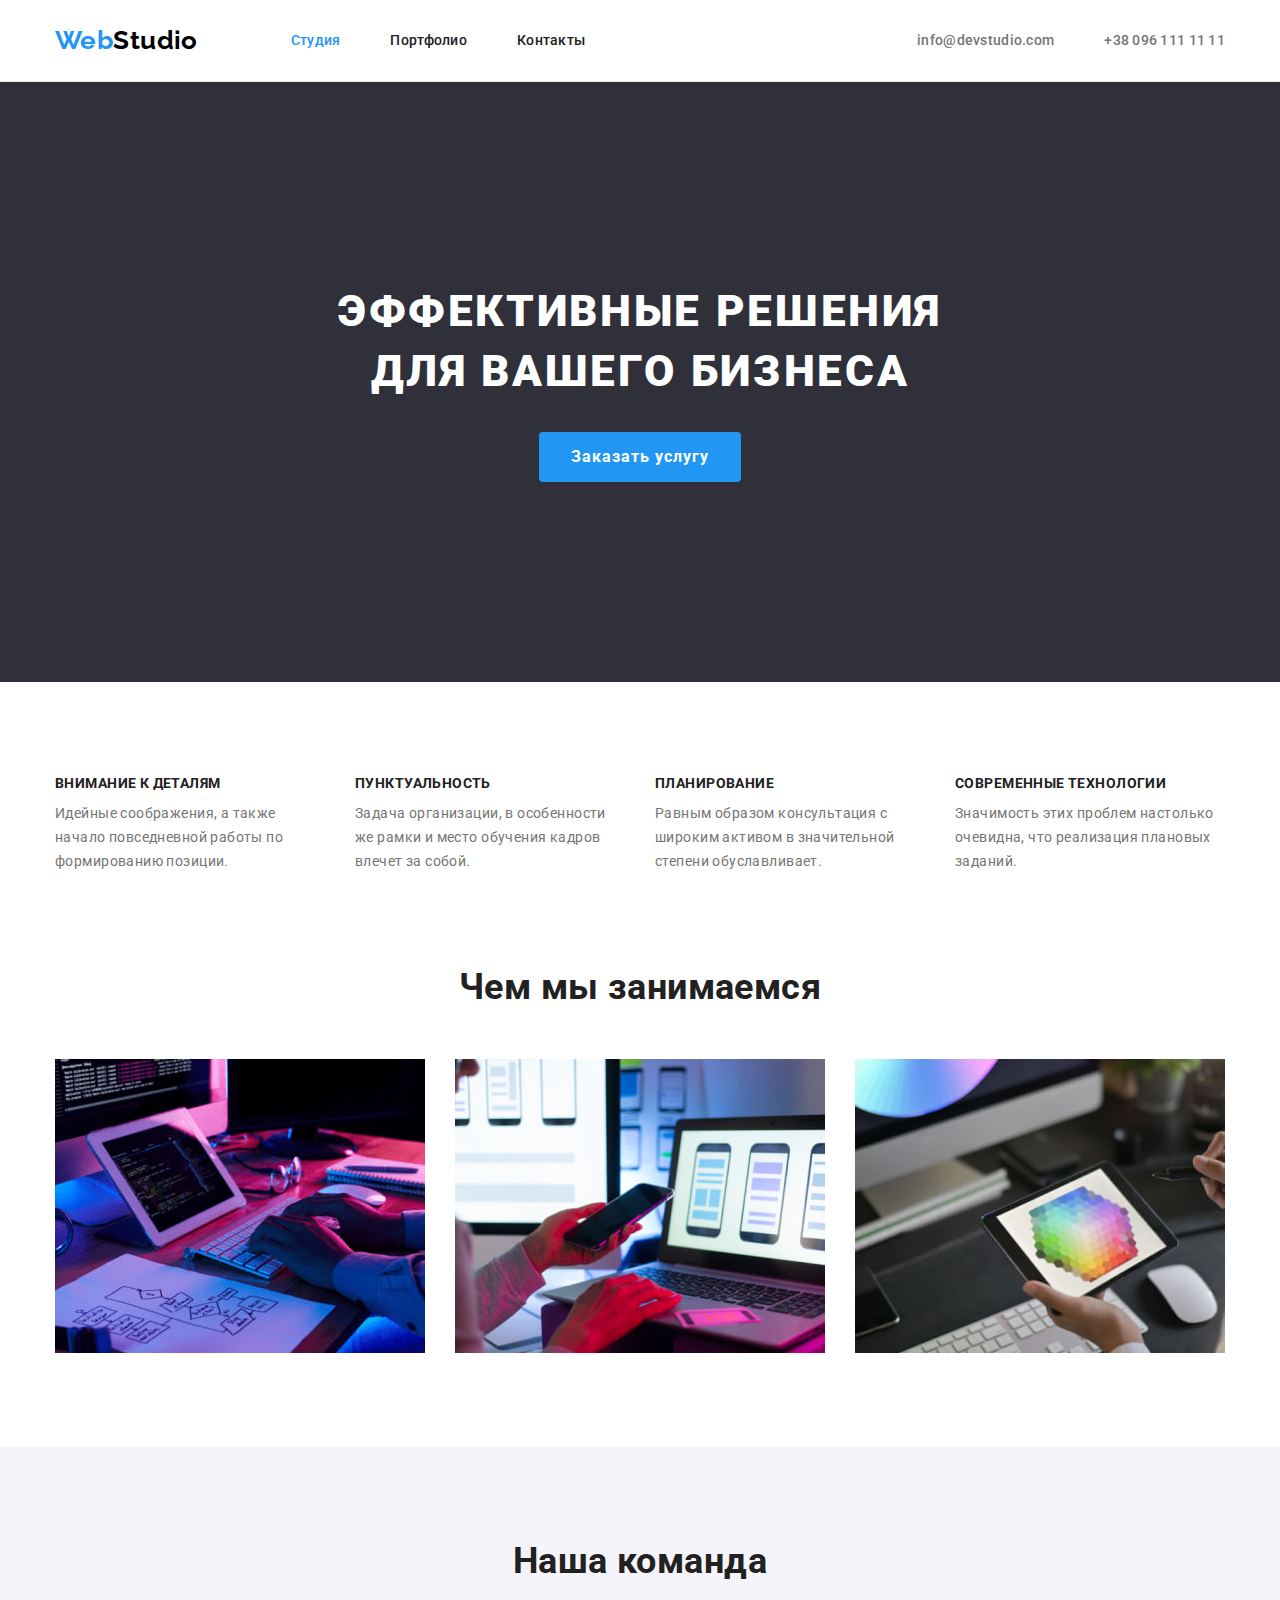
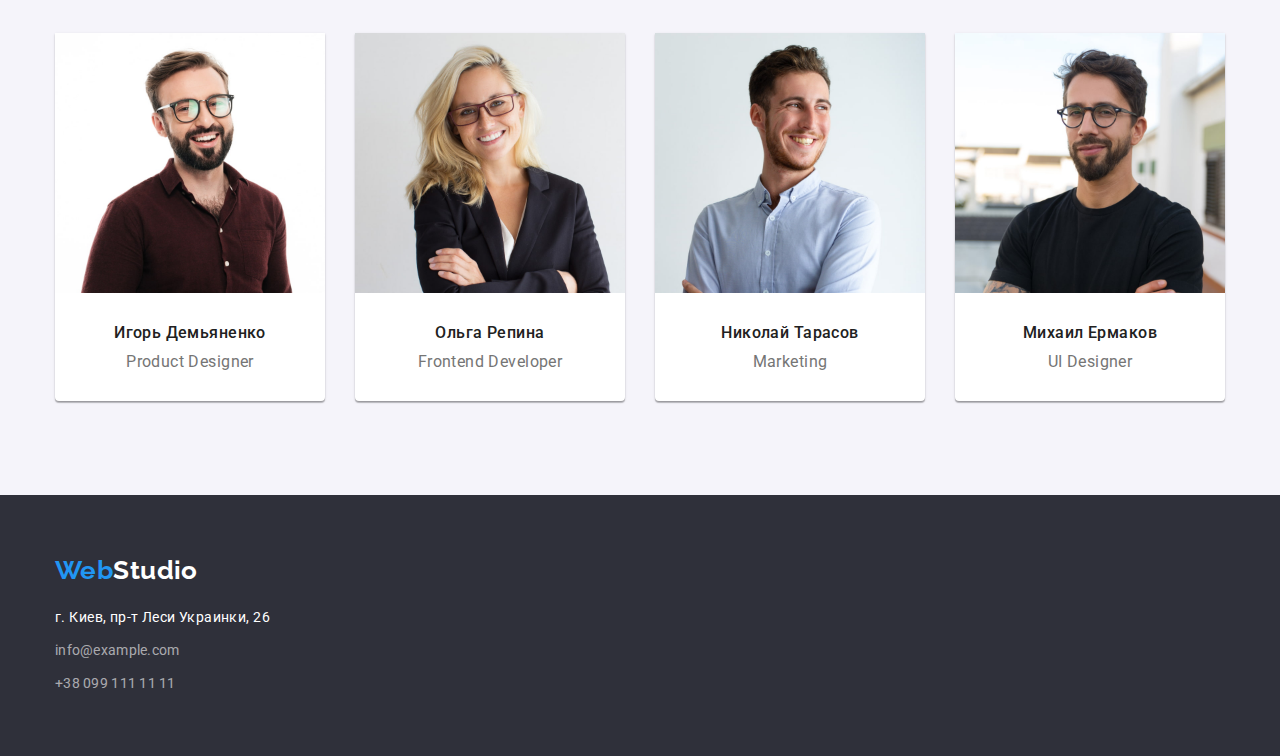
==== index.html @ 890e12c5 "Initial commit" ====
<!DOCTYPE html>
<html lang="ru">
  <head>
    <meta charset="UTF-8" />
    <meta http-equiv="X-UA-Compatible" content="IE=edge" />
    <meta name="viewport" content="width=device-width, initial-scale=1.0" />
    <link rel="preconnect" href="https://fonts.googleapis.com" />
    <link rel="preconnect" href="https://fonts.gstatic.com" crossorigin />
    <link
      href="https://fonts.googleapis.com/css2?family=Raleway:wght@700&family=Roboto:wght@400;500;700;900&display=swap"
      rel="stylesheet"/>
    <title>Студия</title>
    <link rel="stylesheet" href="./css/modern-normalize.css">
    <link rel="stylesheet" href="./css/styles.css" />
  </head>
  <body>
    <header class="header">
      <div class="container about-container">
        <nav class="menu-nav">
            <a href="./index.html" class="logo"> Web<span class="logo-text">Studio</span></a>
          <ul class="site-nav list">        
            <li class="site-nav-item"><a href="./index.html" class="site-link link current">Студия</a></li>
            <li class="site-nav-item"><a href="./portfolio.html" class="site-link link">Портфолио</a></li>
            <li class="site-nav-item"><a href="#" class="site-link link">Контакты</a></li>
          </ul>      
        </nav>
        <ul class="out-nav list">
          <li class="out-nav-item"><a href="mailto:info@devstudio.com" class="out-link link">info@devstudio.com</a></li>
          <li class="out-nav-item"><a href="tel:+380961111111" class="out-link link">+38 096 111 11 11</a></li>
        </ul>
      </div>
    </header>
    <main>
     
      <section class="hero">
        <div class="container">
        <h1 class="hero-title">Эффективные решения для вашего бизнеса</h1>
        <button title="button" class="hero-btn">Заказать услугу</button>
        </div>
      </section>
      <section class="feature section">
        <div class="container">
          <h2 class="section-title visually-hidden">Особенности</h2>
          <ul class="feature-list list">
            <li class="feature-item">
              <h3 class="feature-title">Внимание к деталям</h3>
              <p class="feature-descr">Идейные соображения, а также начало повседневной работы по формированию позиции.</p>
            </li>
            <li class="feature-item">
              <h3 class="feature-title">Пунктуальность</h3>
              <p class="feature-descr">Задача организации, в особенности же рамки и место обучения кадров влечет за собой.</p>
            </li>
            <li class="feature-item">
              <h3 class="feature-title">Планирование</h3>
              <p class="feature-descr">Равным образом консультация с широким активом в значительной степени обуславливает.</p>
            </li>
            <li class="feature-item">
              <h3 class="feature-title">Современные технологии</h3>
              <p class="feature-descr">Значимость этих проблем настолько очевидна, что реализация плановых заданий.</p>
            </li>
          </ul>
        </div>
      </section>
      
      <section class="work section">
        <div class="container">
        <h2 class="section-title">Чем мы занимаемся</h2>
          <ul class="work-list list">
            <li class="work-item"><img src="./img/box/img-box1.jpg" alt="Разработка структуры сайта" width="370" /></li>
            <li class="work-item"><img src="./img/box/img-box2.jpg" alt="адаптация" width="370" /></li>
            <li class="work-item"><img src="./img/box/img-box3.jpg" alt="внешний интерфейс" width="370" /></li>
          </ul>
        </div>
      </section>
      <section class="team section">
        <div class="container">
          <h2 class="section-title">Наша команда</h2>
          <ul class="team-list list">
            <li class="team-item">
              <img src="./img/team/img-1.jpg" alt="Product Designer" width="270" />
              <div class="team-text">
                <h3 class="team-name">Игорь Демьяненко</h3>
                <p class="team-descr">Product Designer</p>
              </div>
            </li>
            <li class="team-item">
              <img src="./img/team/img-2.jpg" alt="Frontend Developer" width="270" />
              <div class="team-text">
                <h3 class="team-name">Ольга Репина</h3>
                <p class="team-descr">Frontend Developer</p>
              </div>
            </li>
            <li class="team-item">
              <img src="./img/team/img-3.jpg" alt="Marketing" width="270" />
              <div class="team-text">
              <h3 class="team-name">Николай Тарасов</h3>
              <p class="team-descr">Marketing</p>
              </div>
            </li>
            <li class="team-item">
              <img src="./img/team/img-4.jpg" alt="UI Designer" width="270" />
              <div class="team-text">
              <h3 class="team-name">Михаил Ермаков</h3>
              <p class="team-descr">UI Designer</p>
              </div>
            </li>
          </ul>
        </div>
      </section>
    </main>
    <footer class="footer">
      <div class="container">
        <a href="./index.html" class="logo"> Web<span class="footer-text">Studio</span></a>
        <address>
          <ul class="addres list">
            <li class="addres-item"><a href="https://goo.gl/maps/YC8JhcxrnrDwgEbE9" target="_blank" rel="noopener nofollow noreferrer" class="addres-link">г. Киев, пр-т Леси Украинки, 26</a></li>
            <li class="addres-item"><a href="mailto:info@example.com" class="link">info@example.com</a></li>
            <li class="addres-item"><a href="tel:+380991111111" class="link">+38 099 111 11 11</a></li>
          </ul>
        </address>
      </div>
    </footer>
  </body>
</html>
---- css/styles.css ----
:root {
  --primary-text-color: #757575;
  --title-text-color: #212121;
  --accent-color: #2196f3;
  --white-color: #ffffff;
  --alternative-white-color: #F5F4FA;
  --grey-fon-color: #2f303a;
  --border-color: #eeeeee;
  --line-color: #ececec;
}

body {
  font-family: 'Roboto', 'Arial', 'sans-serif';
  background-color: var(--white-color);
  color: var(--primary-text-color);
  font-size: 14px;
  letter-spacing: 0.03em;
}

h1,
h2,
h3,
h4,
h5,
h6,
p {
  margin: 0;
}

img {
  display: block;
  max-width: 100%;
  height: auto;
}

.list {
  list-style: none;
  padding-left: 0;
  margin: 0;
}

.link {
  text-decoration: none;
  font-family: inherit;
  line-height: 1.14em;
  letter-spacing: 0.02em;
}

.section {
  padding-top: 94px;
  padding-bottom: 94px;
}

.container {  
  width: 1200px;
  margin: 0 auto;
  padding: 0 15px;
}
/* header */

.header {
  border-bottom: 1px solid var(--line-color);
}
.about-container {
  display: flex;  
  align-items: center;
}

.menu-nav {
  display: flex;
  align-items: center;
}

.logo {
  font-family: 'Raleway';
  font-weight: 700;
  font-size: 26px;
  line-height: 1.19em;
  color: var(--accent-color);
  text-decoration: none;
}
.logo-text {
  color: #000000;
}

/* ste-nav */

.site-nav{
  display: flex;
  padding-top: 32px;
  padding-bottom: 32px;
  margin-left: 93px;
}

.site-link {
  font-weight: 500;
  color: var(--title-text-color);
}
.site-link:hover,
.site-link:focus {
  color: var(--accent-color);
}
.current {
  color: var(--accent-color);
}
.site-nav-item+.site-nav-item,
.out-nav-item+.out-nav-item {
  margin-left: 50px;
}

/* out-nav */

.out-nav {
  display: flex;
  margin-left: auto;
}

.out-nav .link {
  font-weight: 500;
  color: var(--primary-text-color);
}

.out-nav .link:hover,
.out-nav .link:focus {
  color: var(--accent-color);
}

/* main */

/* Studio */
.hero {
  background: var(--grey-fon-color);
  padding: 200px 0;
}

.hero-title {
  font-weight: 900;
  font-size: 44px;
  line-height: 1.36em;
  text-align: center;
  letter-spacing: 0.06em;
  color: var(--white-color);
  text-transform: uppercase;
  width: 700px;
  margin: 0 auto;
}

.hero-btn {
  font-family: inherit;
  display: block;
  margin: 0 auto;
  background: var(--accent-color);
  border-radius: 4px;
  padding: 10px 32px;
  font-weight: 700;
  font-size: 16px;
  line-height: 1.88em;
  letter-spacing: 0.06em;
  color: var(--white-color);
  cursor: pointer;
  border-style: none;
  margin-top: 30px;
}

.hero-btn:hover,
.hero-btn:focus {
  background: #188CE8;
}

.section-title {
  font-weight: 700;
  font-size: 36px;
  line-height: 1.16em;
  color: var(--title-text-color);
  text-align: center;
  margin-bottom: 50px;
}

/* feature */

.feature-list {
  display: flex;
 }

.feature-item {
  width: 270px;
}

.feature-item+.feature-item {
  margin-left: 30px;
}

.feature-title {
  font-weight: 700;
  font-size: 14px;
  line-height: 1.14em;
  text-transform: uppercase;
  color: var(--title-text-color);
}

.feature-descr {
  line-height: 1.71em;
  margin-top: 10px;
}

/* work */

.work {
  padding-top: 0;
}

.work-list,
.team-list {  
  display: flex;  
}

.work-item+.work-item,
.team-item+.team-item {
  margin-left: 30px;
}
/* team */

.team {
  background-color: var(--alternative-white-color);
}
.team-item {
  box-shadow: 0px 1px 3px rgba(0, 0, 0, 0.12), 0px 1px 1px rgba(0, 0, 0, 0.14), 0px 2px 1px rgba(0, 0, 0, 0.2);
  border-radius: 0px 0px 4px 4px;
  width: 270px;
  background-color: var(--white-color);
}

.team-text {
  text-align: center;
  padding-top: 30px;
  padding-bottom: 30px;
}

.team-name {
  font-weight: 500;
  font-size: 16px;
  line-height: 1.19em;
  color: var(--title-text-color);
}

.team-descr {
  font-size: 16px;
  line-height: 1.19em;
  margin-top: 10px;
}

/* footer */

.footer {
  background: var(--grey-fon-color);
  padding: 60px 0;
}

.footer-text{
  color: var(--white-color);
}

.addres {
  font-style: normal;
  margin-top: 20px;
}

.addres-link {
  line-height: 1.71em;
  color: var(--white-color);
  color: var(--white-color);
  text-decoration: none;
}
.addres-link:hover,
.addres-link:focus {
  color: var(--accent-color);
}

.addres .link {
  color: rgba(255, 255, 255, 0.6);
  line-height: 1.71em;
}
.addres .link:hover,
.addres .link:focus {
  color: var(--accent-color);
}

.addres-item+.addres-item {
  margin-top: 9px;
}

/* portfolio */

/* portfolio filter */
.filter-list {
  display: flex;
  justify-content: center;
  margin-bottom: 50px;
}
.filter-item {
  margin-left: 8px;
}
.filter-item:first-child {
  margin-left: 0;
}

.filter-btn {
  font-family: inherit;
  background: var(--alternative-white-color);
  font-weight: 500;
  font-size: 16px;
  line-height: 1.625em;
  letter-spacing: 0.03em;
  color: var(--title-text-color);
  padding: 6px 22px;
  border-style: none;
  border-radius: 4px; 
  cursor: pointer;
}
.filter-btn:hover,
.filter-btn:focus{
 background: var(--accent-color);
 color: var(--white-color);
}

/* portfolio card */

.portfolio-list {
  display: flex;
  flex-wrap: wrap;
}
.portfolio-item {
  width: 370px;
  margin-right: 30px;
  margin-bottom: 30px;
}
.portfolio-item:nth-child(3n) {
  margin-right: 0;
}
.portfolio-item:nth-last-child(-n+3) {
  margin-bottom: 0;
}
.portfolio-text {
  padding: 20px 24px;
  border: 1px solid var(--border-color);
  border-top: none;
}
.portfolio-title {
  font-weight: 700;
  font-size: 18px;
  line-height: 2em;
  letter-spacing: 0.06em;
  color: var(--title-text-color);
  margin-bottom: 4px;
}
.portfolio-descr {
  line-height: 1.88em;
  font-family: inherit;
  font-weight: 400;
  font-size: 16px;
}

/* Скрыть заголовки */
.visually-hidden {
  position: absolute;
  width: 1px;
  height: 1px;
  margin: -1px;
  border: 0;
  padding: 0;
  
  white-space: nowrap;
  clip-path: inset(100%);
  clip: rect(0 0 0 0);
  overflow: hidden;
}
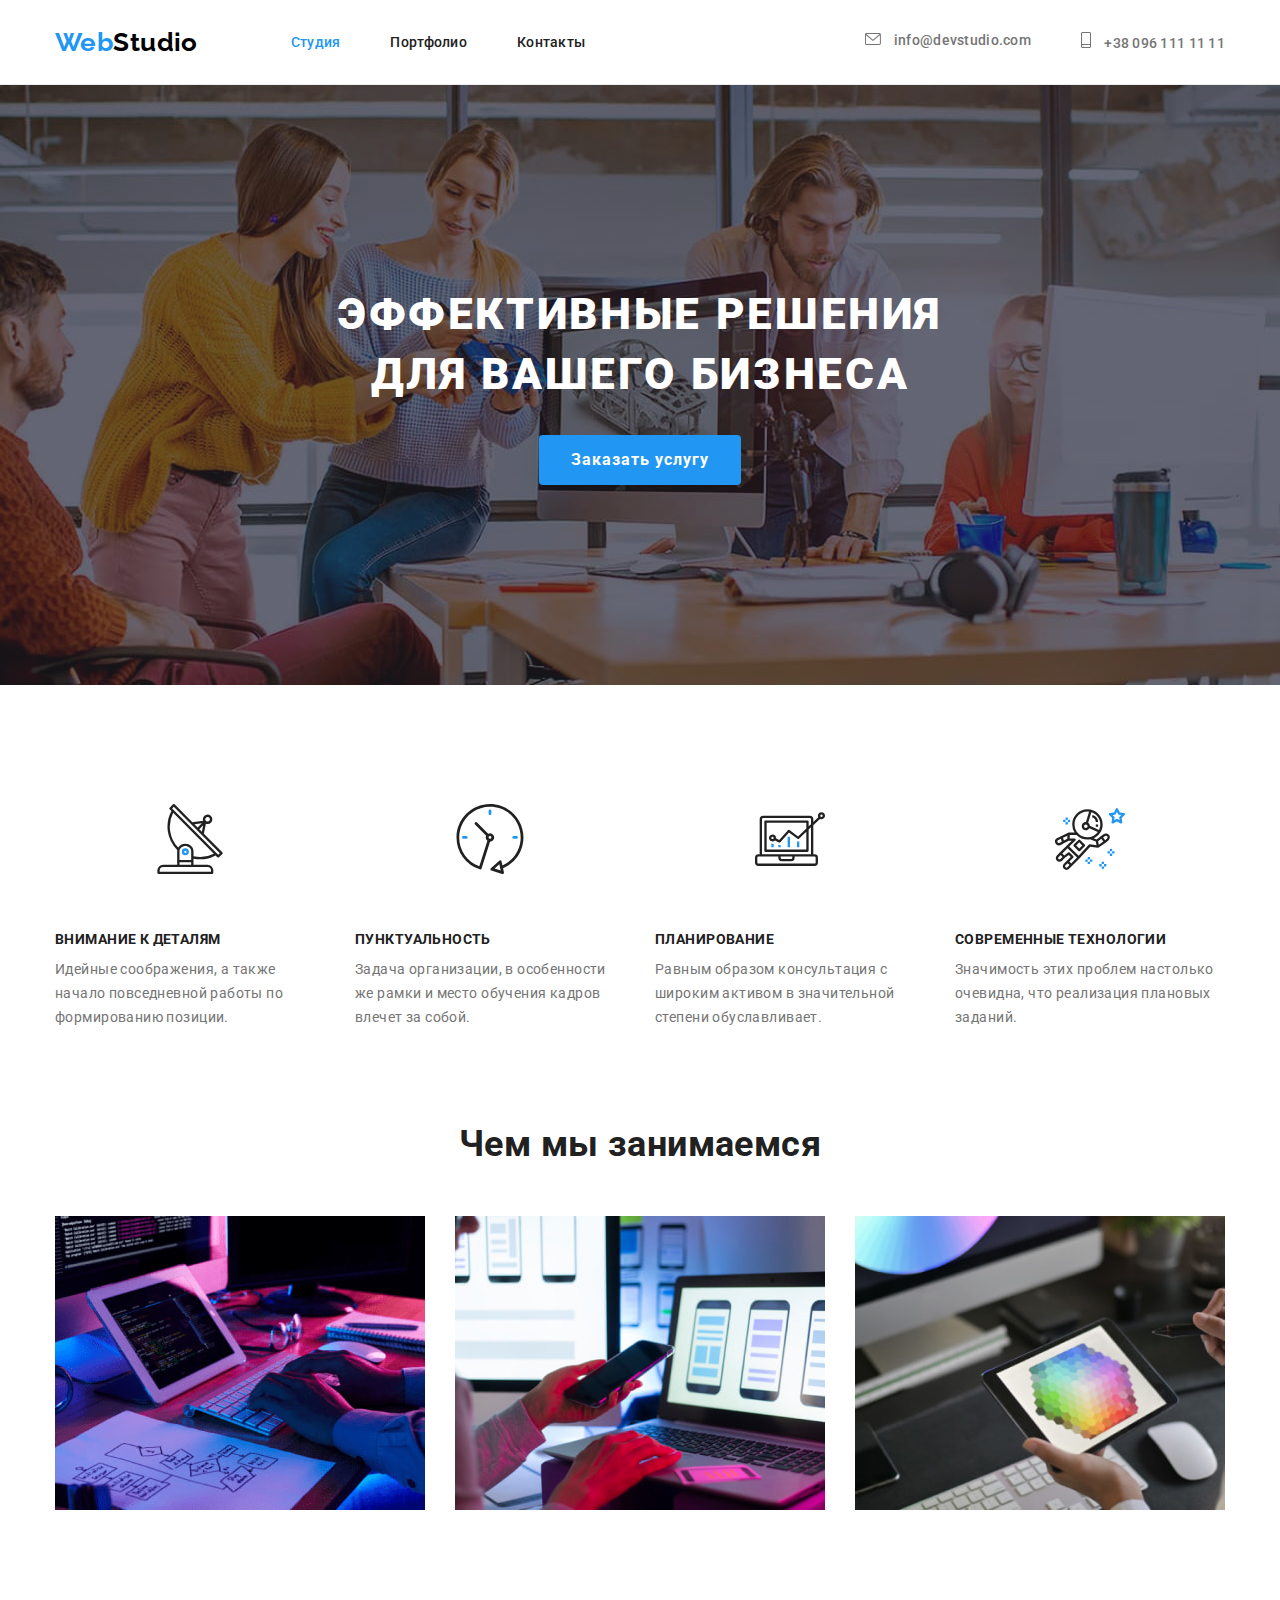
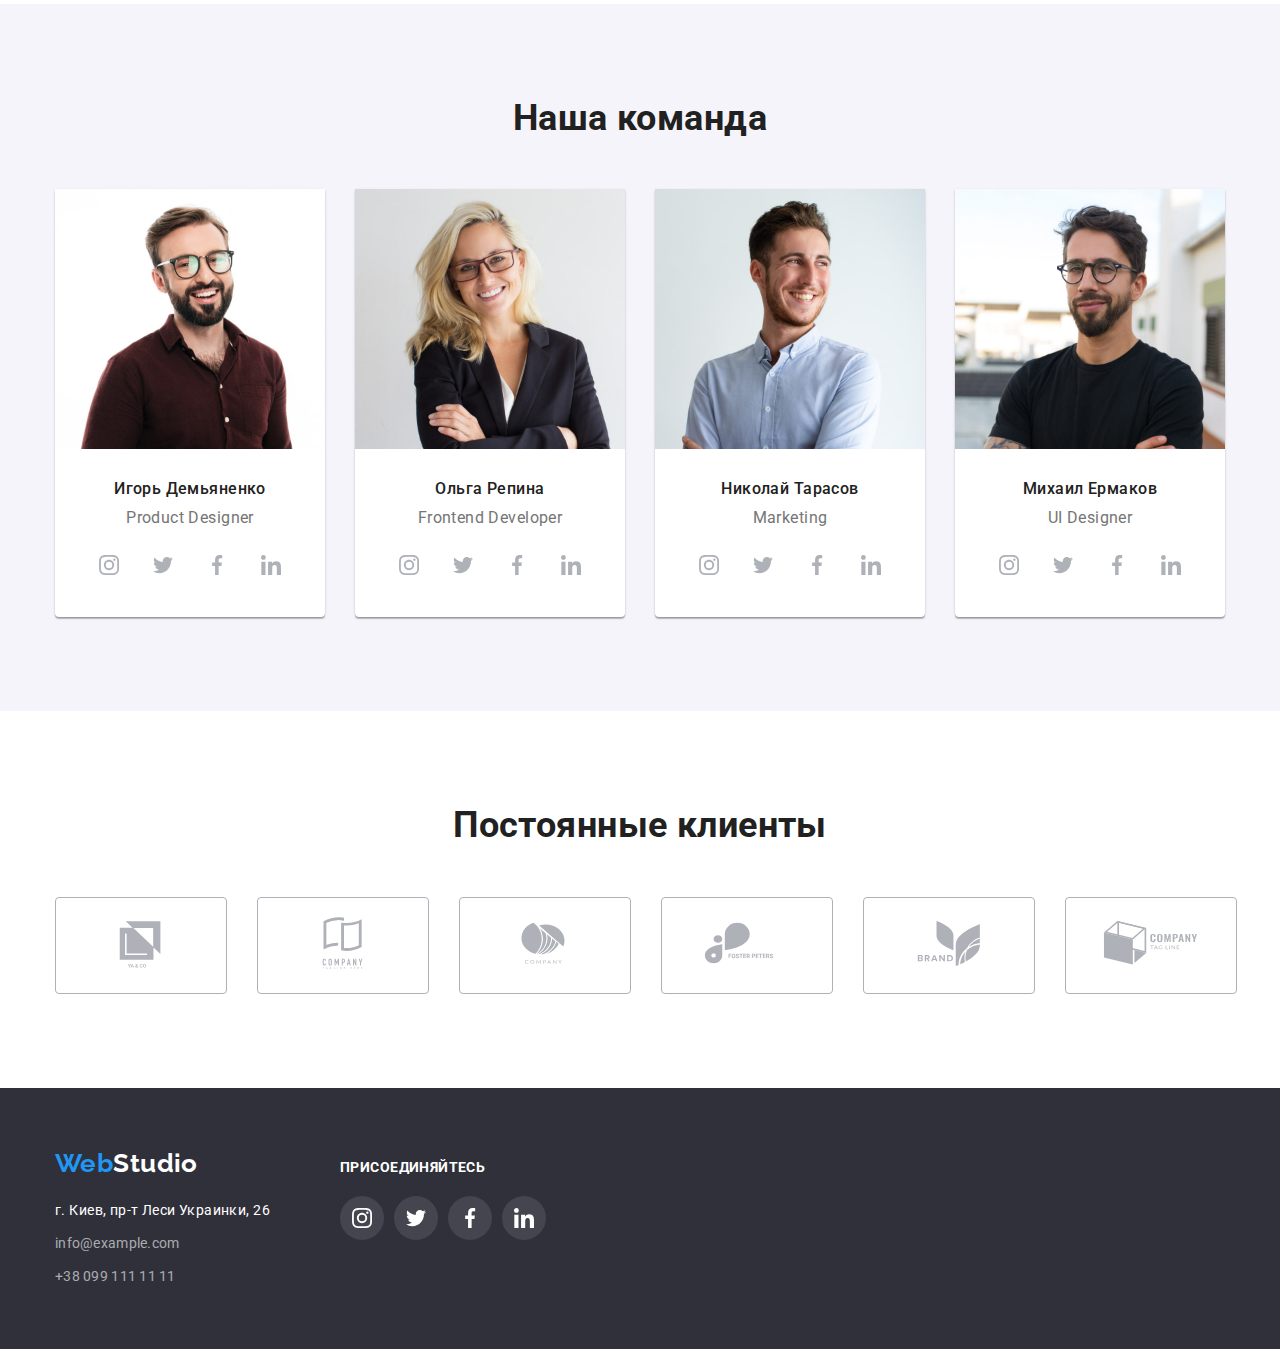
==== commit 43865f66: "Добавляет иконки и визуальные эффекты" ====
--- a/index.html
+++ b/index.html
@@ -25,8 +25,19 @@
           </ul>      
         </nav>
         <ul class="out-nav list">
-          <li class="out-nav-item"><a href="mailto:info@devstudio.com" class="out-link link">info@devstudio.com</a></li>
-          <li class="out-nav-item"><a href="tel:+380961111111" class="out-link link">+38 096 111 11 11</a></li>
+          <li class="out-nav-item">
+            <a href="mailto:info@devstudio.com" class="out-link link">
+              <svg class="out-nav-icon" width="16" height="12">
+               <use href="./img/icons.svg#icon-envelope" ></use>
+              </svg>
+              info@devstudio.com</a>
+          </li>
+          <li class="out-nav-item">
+            <a href="tel:+380961111111" class="out-link link">
+              <svg class="out-nav-icon" width="10" height="16">
+               <use href="./img/icons.svg#icon-smartphone" ></use>
+              </svg>
+              +38 096 111 11 11</a></li>
         </ul>
       </div>
     </header>
@@ -43,18 +54,38 @@
           <h2 class="section-title visually-hidden">Особенности</h2>
           <ul class="feature-list list">
             <li class="feature-item">
+              <div class="feature-icon">
+                <svg width="70" height="70">
+                  <use href="./img/icons.svg#icon-antenna" ></use>
+                </svg>  
+              </div>          
               <h3 class="feature-title">Внимание к деталям</h3>
               <p class="feature-descr">Идейные соображения, а также начало повседневной работы по формированию позиции.</p>
             </li>
             <li class="feature-item">
+              <div class="feature-icon">
+                <svg width="70" height="70">
+                  <use href="./img/icons.svg#icon-clock"></use>
+                </svg>  
+              </div>  
               <h3 class="feature-title">Пунктуальность</h3>
               <p class="feature-descr">Задача организации, в особенности же рамки и место обучения кадров влечет за собой.</p>
             </li>
             <li class="feature-item">
+              <div class="feature-icon">
+                <svg width="70" height="70">
+                  <use href="./img/icons.svg#icon-diagram"></use>
+                </svg>  
+              </div>  
               <h3 class="feature-title">Планирование</h3>
               <p class="feature-descr">Равным образом консультация с широким активом в значительной степени обуславливает.</p>
             </li>
             <li class="feature-item">
+              <div class="feature-icon">
+                <svg width="70" height="70">
+                  <use href="./img/icons.svg#icon-astronaut"></use>
+                </svg>  
+              </div>  
               <h3 class="feature-title">Современные технологии</h3>
               <p class="feature-descr">Значимость этих проблем настолько очевидна, что реализация плановых заданий.</p>
             </li>
@@ -81,6 +112,36 @@
               <div class="team-text">
                 <h3 class="team-name">Игорь Демьяненко</h3>
                 <p class="team-descr">Product Designer</p>
+                <ul class="team-social list">
+                  <li class="social-item">
+                    <a href="#" class="social-link link">
+                    <svg class="social-icon">
+                      <use href="./img/icons.svg#icon-instagram"></use>
+                    </svg>
+                    </a>
+                  </li>
+                  <li class="social-item">
+                    <a href="#" class="social-link link">
+                    <svg class="social-icon">
+                      <use href="./img/icons.svg#icon-twitter"></use>
+                    </svg>
+                    </a>
+                  </li>
+                  <li class="social-item">
+                    <a href="#" class="social-link link">
+                    <svg class="social-icon">
+                      <use href="./img/icons.svg#icon-facebook"></use>
+                    </svg>
+                    </a>
+                  </li>
+                  <li class="social-item">
+                    <a href="#" class="social-link link">
+                    <svg class="social-icon">
+                      <use href="./img/icons.svg#icon-linkedin"></use>
+                    </svg>
+                    </a>
+                  </li>
+                </ul>
               </div>
             </li>
             <li class="team-item">
@@ -88,36 +149,210 @@
               <div class="team-text">
                 <h3 class="team-name">Ольга Репина</h3>
                 <p class="team-descr">Frontend Developer</p>
+                <ul class="team-social list">
+                  <li class="social-item">
+                    <a href="#" class="social-link link">
+                    <svg class="social-icon">
+                      <use href="./img/icons.svg#icon-instagram"></use>
+                    </svg>
+                    </a>
+                  </li>
+                  <li class="social-item">
+                    <a href="#" class="social-link link">
+                    <svg class="social-icon">
+                      <use href="./img/icons.svg#icon-twitter"></use>
+                    </svg>
+                    </a>
+                  </li>
+                  <li class="social-item">
+                    <a href="#" class="social-link link">
+                    <svg class="social-icon">
+                      <use href="./img/icons.svg#icon-facebook"></use>
+                    </svg>
+                    </a>
+                  </li>
+                  <li class="social-item">
+                    <a href="#" class="social-link link">
+                    <svg class="social-icon">
+                      <use href="./img/icons.svg#icon-linkedin"></use>
+                    </svg>
+                    </a>
+                  </li>
+                </ul>
               </div>
             </li>
             <li class="team-item">
               <img src="./img/team/img-3.jpg" alt="Marketing" width="270" />
               <div class="team-text">
-              <h3 class="team-name">Николай Тарасов</h3>
-              <p class="team-descr">Marketing</p>
+                <h3 class="team-name">Николай Тарасов</h3>
+                <p class="team-descr">Marketing</p>
+                <ul class="team-social list">
+                <li class="social-item">
+                  <a href="#" class="social-link link">
+                  <svg class="social-icon">
+                    <use href="./img/icons.svg#icon-instagram"></use>
+                  </svg>
+                  </a>
+                </li>
+                <li class="social-item">
+                  <a href="#" class="social-link link">
+                  <svg class="social-icon">
+                    <use href="./img/icons.svg#icon-twitter"></use>
+                  </svg>
+                  </a>
+                </li>
+                <li class="social-item">
+                  <a href="#" class="social-link link">
+                  <svg class="social-icon">
+                    <use href="./img/icons.svg#icon-facebook"></use>
+                  </svg>
+                  </a>
+                </li>
+                <li class="social-item">
+                  <a href="#" class="social-link link">
+                  <svg class="social-icon">
+                    <use href="./img/icons.svg#icon-linkedin"></use>
+                  </svg>
+                  </a>
+                </li>
+              </ul>
               </div>
             </li>
             <li class="team-item">
               <img src="./img/team/img-4.jpg" alt="UI Designer" width="270" />
               <div class="team-text">
-              <h3 class="team-name">Михаил Ермаков</h3>
-              <p class="team-descr">UI Designer</p>
+                <h3 class="team-name">Михаил Ермаков</h3>
+                <p class="team-descr">UI Designer</p>
+                <ul class="team-social list">
+                  <li class="social-item">
+                    <a href="#" class="social-link link">
+                    <svg class="social-icon">
+                      <use href="./img/icons.svg#icon-instagram"></use>
+                    </svg>
+                    </a>
+                  </li>
+                  <li class="social-item">
+                    <a href="#" class="social-link link">
+                    <svg class="social-icon">
+                      <use href="./img/icons.svg#icon-twitter"></use>
+                    </svg>
+                    </a>
+                  </li>
+                  <li class="social-item">
+                    <a href="#" class="social-link link">
+                    <svg class="social-icon">
+                      <use href="./img/icons.svg#icon-facebook"></use>
+                    </svg>
+                    </a>
+                  </li>
+                  <li class="social-item">
+                    <a href="#" class="social-link link">
+                    <svg class="social-icon">
+                      <use href="./img/icons.svg#icon-linkedin"></use>
+                    </svg>
+                    </a>
+                  </li>
+                </ul>
               </div>
             </li>
           </ul>
         </div>
       </section>
+    <section class="client section">
+      <div class="container">
+        <h2 class="section-title">Постоянные клиенты</h2>
+        <ul class="client-list list">
+          <li class="client-item">
+            <a href="#" class="client-link">
+              <svg class="client-icon">
+                <use href="./img/icons.svg#icon-client-1"></use>
+              </svg>
+            </a>
+          </li>
+          <li class="client-item">
+            <a href="#" class="client-link">
+              <svg class="client-icon">
+                <use href="./img/icons.svg#icon-client-2"></use>
+              </svg>
+            </a>
+          </li>
+          <li class="client-item">
+            <a href="#" class="client-link">
+              <svg class="client-icon">
+                <use href="./img/icons.svg#icon-client-3"></use>
+              </svg>
+            </a>
+          </li>
+          <li class="client-item">
+            <a href="#" class="client-link">
+              <svg class="client-icon">
+                <use href="./img/icons.svg#icon-client-4"></use>
+              </svg>
+            </a>
+          </li>
+          <li class="client-item">
+            <a href="#" class="client-link">
+              <svg class="client-icon">
+                <use href="./img/icons.svg#icon-client-5"></use>
+              </svg>
+            </a>
+          </li>
+          <li class="client-item">
+            <a href="#" class="client-link">
+              <svg class="client-icon">
+                <use href="./img/icons.svg#icon-client-6"></use>
+              </svg>
+            </a>
+          </li>
+        </ul>
+      </div>
+    </section>
     </main>
     <footer class="footer">
-      <div class="container">
-        <a href="./index.html" class="logo"> Web<span class="footer-text">Studio</span></a>
-        <address>
-          <ul class="addres list">
-            <li class="addres-item"><a href="https://goo.gl/maps/YC8JhcxrnrDwgEbE9" target="_blank" rel="noopener nofollow noreferrer" class="addres-link">г. Киев, пр-т Леси Украинки, 26</a></li>
-            <li class="addres-item"><a href="mailto:info@example.com" class="link">info@example.com</a></li>
-            <li class="addres-item"><a href="tel:+380991111111" class="link">+38 099 111 11 11</a></li>
+      <div class="container about-container">
+        <div>
+          <a href="./index.html" class="logo"> Web<span class="footer-text">Studio</span></a>
+          <address>
+            <ul class="addres list">
+              <li class="addres-item"><a href="https://goo.gl/maps/YC8JhcxrnrDwgEbE9" target="_blank" rel="noopener nofollow noreferrer" class="addres-link">г. Киев, пр-т Леси Украинки, 26</a></li>
+              <li class="addres-item"><a href="mailto:info@example.com" class="link">info@example.com</a></li>
+              <li class="addres-item"><a href="tel:+380991111111" class="link">+38 099 111 11 11</a></li>
+            </ul>
+          </address>
+        </div>
+        <div class="footer-social">
+          <h3 class="social-title">Присоединяйтесь</h3>
+          <ul class="social-list list">
+            <li class="social-item">
+              <a href="#" class="social-link link">
+                <svg class="social-icon">
+                  <use href="./img/icons.svg#icon-instagram"></use>
+                </svg>
+              </a>
+            </li>
+            <li class="social-item">
+              <a href="#" class="social-link link">
+                <svg class="social-icon">
+                  <use href="./img/icons.svg#icon-twitter"></use>
+                </svg>
+              </a>
+            </li>
+            <li class="social-item">
+              <a href="#" class="social-link link">
+                <svg class="social-icon">
+                  <use href="./img/icons.svg#icon-facebook"></use>
+                </svg>
+              </a>
+            </li>
+            <li class="social-item">
+              <a href="#" class="social-link link">
+                <svg class="social-icon">
+                  <use href="./img/icons.svg#icon-linkedin"></use>
+                </svg>
+              </a>
+            </li>
           </ul>
-        </address>
+        </div>
       </div>
     </footer>
   </body>
--- a/css/styles.css
+++ b/css/styles.css
@@ -4,9 +4,12 @@
   --accent-color: #2196f3;
   --white-color: #ffffff;
   --alternative-white-color: #F5F4FA;
-  --grey-fon-color: #2f303a;
+  --grey-fon-color: #C4C4C4;
   --border-color: #eeeeee;
   --line-color: #ececec;
+  --icon-color: #AFB1B8;
+  --footer-color: #2F303A;
+  --footer-icon: rgba(255, 255, 255, 0.1);
 }
 
 body {
@@ -63,7 +66,6 @@
 }
 .about-container {
   display: flex;  
-  align-items: center;
 }
 
 .menu-nav {
@@ -92,6 +94,7 @@
   margin-left: 93px;
 }
 
+
 .site-link {
   font-weight: 500;
   color: var(--title-text-color);
@@ -113,15 +116,21 @@
 .out-nav {
   display: flex;
   margin-left: auto;
-}
-
-.out-nav .link {
+  padding: 32px 0;
+}
+
+.out-link {
   font-weight: 500;
   color: var(--primary-text-color);
 }
 
-.out-nav .link:hover,
-.out-nav .link:focus {
+.out-nav-icon {
+  fill: currentColor;
+  margin-right: 10px;
+}
+
+.out-link:hover,
+.out-link:focus {
   color: var(--accent-color);
 }
 
@@ -129,7 +138,15 @@
 
 /* Studio */
 .hero {
-  background: var(--grey-fon-color);
+  max-width: 1600px;
+  height: 600px;
+  margin-left: auto;
+  margin-right: auto;
+  background-color: var(--grey-fon-color);
+  background-image: linear-gradient(to right, rgba(47, 48, 58, 0.4), rgba(47, 48, 58, 0.4) ), url(../img/hero.jpg);
+  background-repeat: no-repeat;
+  background-size: cover;
+  background-position: center;
   padding: 200px 0;
 }
 
@@ -180,7 +197,11 @@
 
 .feature-list {
   display: flex;
- }
+}
+
+.feature-icon{
+  padding: 25px 100px;
+}
 
 .feature-item {
   width: 270px;
@@ -196,6 +217,7 @@
   line-height: 1.14em;
   text-transform: uppercase;
   color: var(--title-text-color);
+  margin-top: 30px;
 }
 
 .feature-descr {
@@ -249,10 +271,65 @@
   margin-top: 10px;
 }
 
+.team-social {
+  display: flex;
+  justify-content: center;
+  margin-top: 16px;
+}
+
+.social-item + .social-item {
+  margin-left: 10px;
+}
+.social-link {
+  display: block;
+  width: 44px;
+  height: 44px;
+  border-radius: 50%;
+  fill: var(--icon-color);
+  padding: 12px;
+}
+.social-icon {
+  width: 20px;
+  height: 20px;
+}
+.social-link:hover,
+.social-link:focus {
+  background-color: var(--accent-color);
+  fill: var(--white-color);
+}
+
+/* Постоянные клиенты */
+
+.client-list {
+  display: flex;
+}
+
+.client-item+.client-item {
+  margin-left: 30px;
+}
+
+.client-link {
+  display: block;
+  padding: 16px 32px;
+  border: 1px solid var(--icon-color);
+  border-radius: 4px;
+  fill: var(--icon-color);
+}
+
+.client-link:hover,
+.client-link:focus {
+  border-color: var(--accent-color);
+  fill: var(--accent-color);
+}
+
+.client-icon {
+  width: 106px;
+  height: 60px;
+}
 /* footer */
 
 .footer {
-  background: var(--grey-fon-color);
+  background: var(--footer-color);
   padding: 60px 0;
 }
 
@@ -289,9 +366,36 @@
   margin-top: 9px;
 }
 
+.footer-social {
+  margin-left: 70px;
+}
+
+.social-title {
+  font-weight: 700;
+  font-size: 14px;
+  line-height: 1.14em;
+  text-transform: uppercase;
+  color: var(--white-color);
+  margin-top: 12px;
+}
+
+.social-list {
+  display: flex;
+  justify-content: center;
+  margin-top: 20px;
+}
+.social-list>.social-item {
+  border-radius: 50%;
+  background-color: var(--footer-icon);
+}
+
+.social-list .social-link {
+  fill: var(--white-color);
+}
 /* portfolio */
 
 /* portfolio filter */
+
 .filter-list {
   display: flex;
   justify-content: center;
@@ -321,6 +425,9 @@
 .filter-btn:focus{
  background: var(--accent-color);
  color: var(--white-color);
+ box-shadow: 0px 3px 1px rgba(0, 0, 0, 0.1), 
+             0px 1px 2px rgba(0, 0, 0, 0.08), 
+             0px 2px 2px rgba(0, 0, 0, 0.12);
 }
 
 /* portfolio card */
@@ -358,6 +465,14 @@
   font-family: inherit;
   font-weight: 400;
   font-size: 16px;
+  letter-spacing: 0.03em;
+  color: var(--primary-text-color);
+}
+.portfolio-item:hover,
+.portfolio-item:focus {
+  box-shadow: 0px 1px 1px rgba(0, 0, 0, 0.12), 
+              0px 4px 4px rgba(0, 0, 0, 0.06), 
+              1px 4px 6px rgba(0, 0, 0, 0.16);
 }
 
 /* Скрыть заголовки */
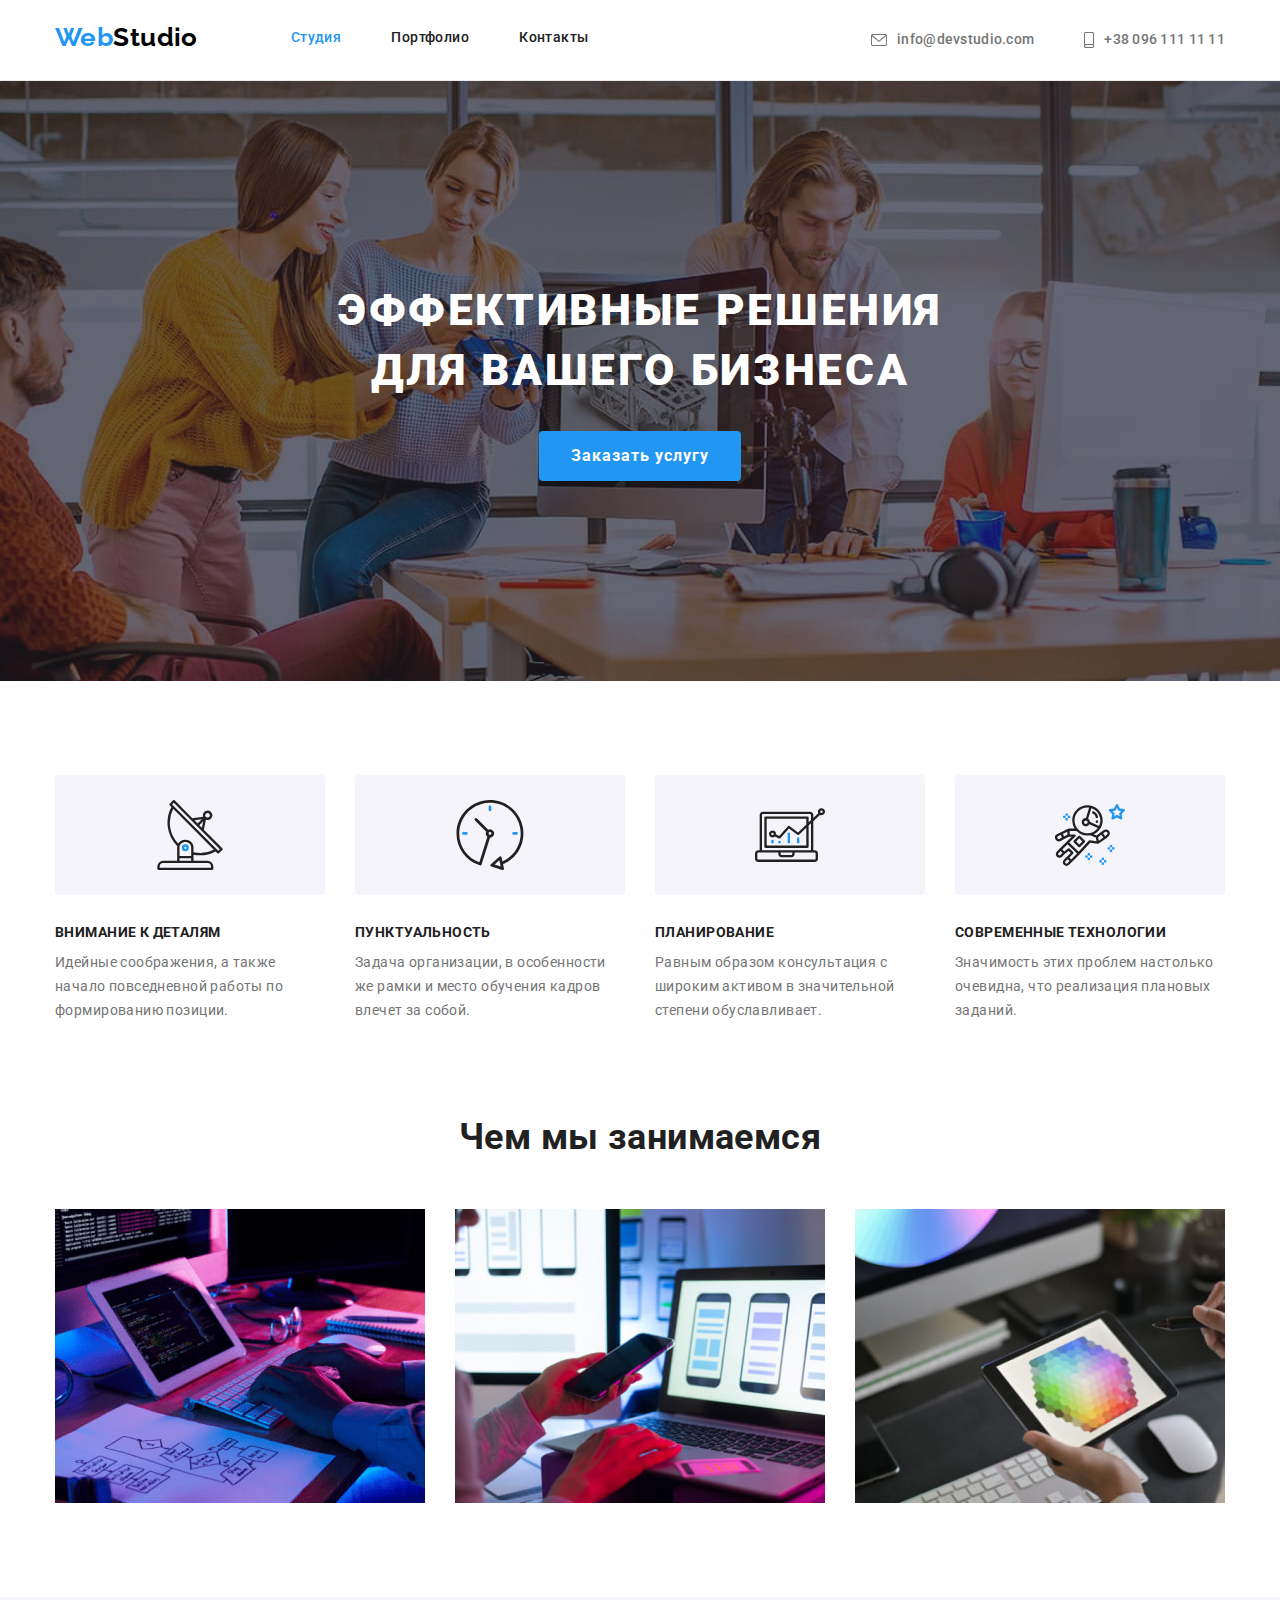
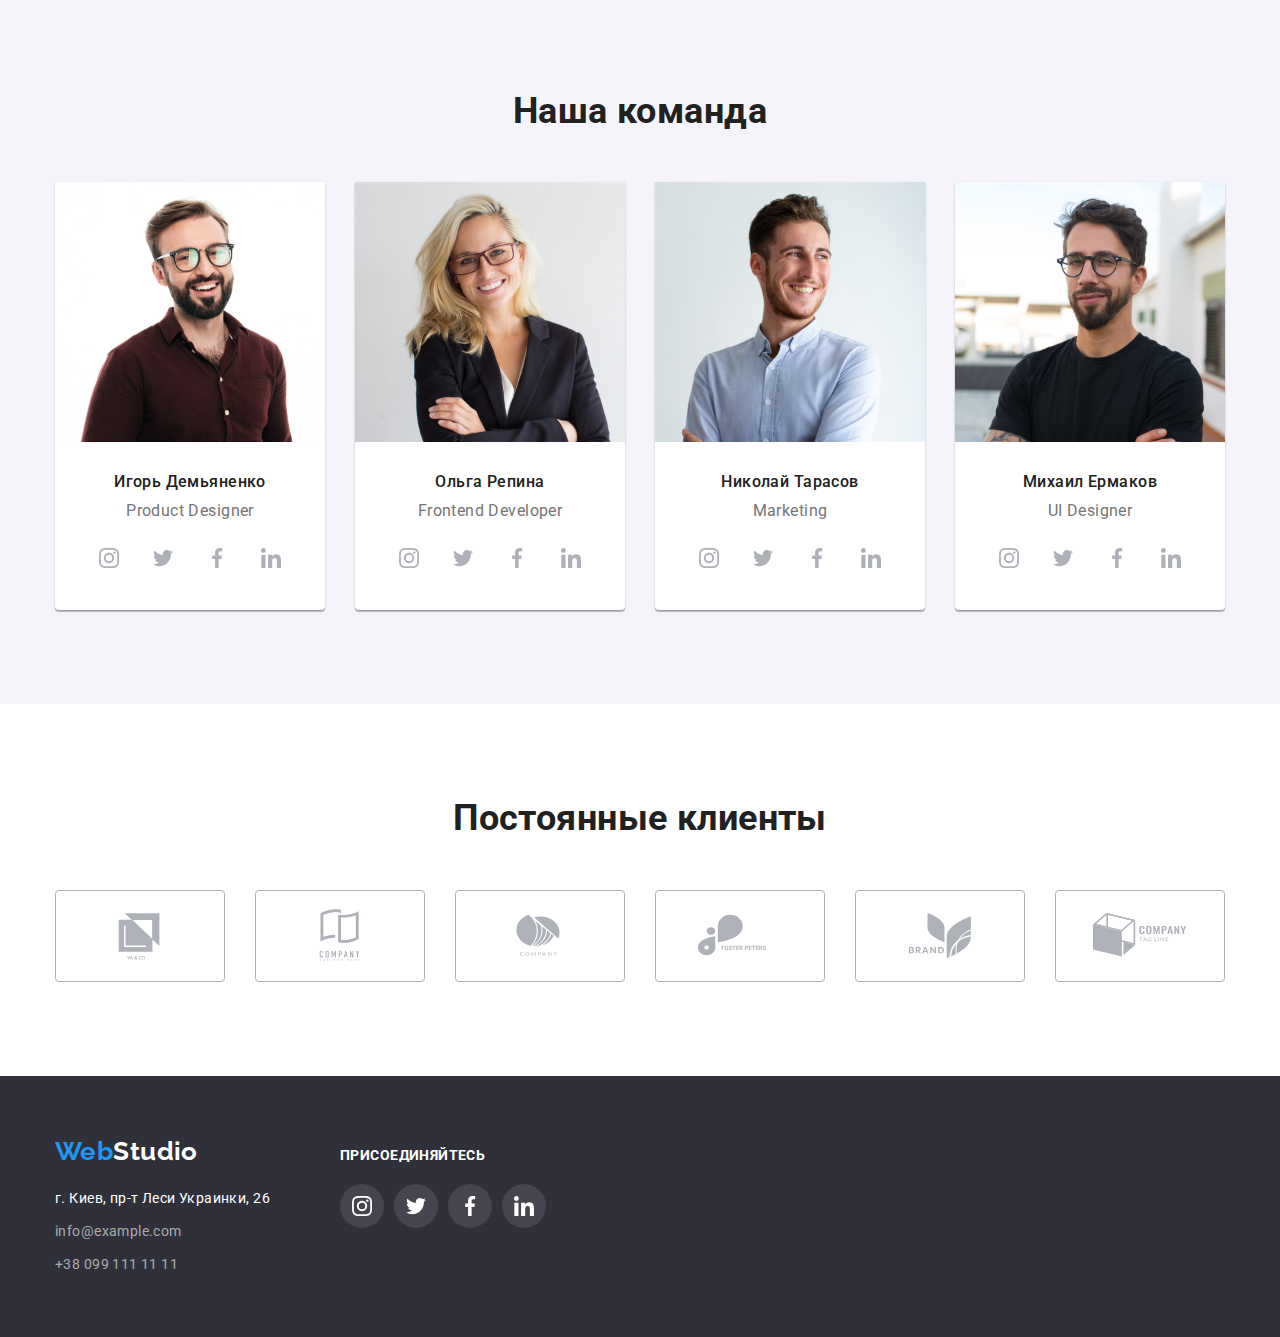
==== commit 8a00c78b: "Внес последние правки" ====
--- a/index.html
+++ b/index.html
@@ -321,7 +321,7 @@
           </address>
         </div>
         <div class="footer-social">
-          <h3 class="social-title">Присоединяйтесь</h3>
+          <p class="social-title">Присоединяйтесь</p>
           <ul class="social-list list">
             <li class="social-item">
               <a href="#" class="social-link link">
--- a/css/styles.css
+++ b/css/styles.css
@@ -3,12 +3,12 @@
   --title-text-color: #212121;
   --accent-color: #2196f3;
   --white-color: #ffffff;
-  --alternative-white-color: #F5F4FA;
-  --grey-fon-color: #C4C4C4;
+  --alternative-white-color: #f5f4fa;
+  --grey-fon-color: #c4c4c4;
   --border-color: #eeeeee;
   --line-color: #ececec;
-  --icon-color: #AFB1B8;
-  --footer-color: #2F303A;
+  --icon-color: #afb1b8;
+  --footer-color: #2f303a;
   --footer-icon: rgba(255, 255, 255, 0.1);
 }
 
@@ -44,9 +44,7 @@
 
 .link {
   text-decoration: none;
-  font-family: inherit;
-  line-height: 1.14em;
-  letter-spacing: 0.02em;
+  
 }
 
 .section {
@@ -54,7 +52,7 @@
   padding-bottom: 94px;
 }
 
-.container {  
+.container {
   width: 1200px;
   margin: 0 auto;
   padding: 0 15px;
@@ -65,7 +63,8 @@
   border-bottom: 1px solid var(--line-color);
 }
 .about-container {
-  display: flex;  
+  display: flex;
+  align-items: baseline;
 }
 
 .menu-nav {
@@ -87,13 +86,10 @@
 
 /* ste-nav */
 
-.site-nav{
-  display: flex;
-  padding-top: 32px;
-  padding-bottom: 32px;
+.site-nav {
+  display: flex;
   margin-left: 93px;
 }
-
 
 .site-link {
   font-weight: 500;
@@ -106,8 +102,8 @@
 .current {
   color: var(--accent-color);
 }
-.site-nav-item+.site-nav-item,
-.out-nav-item+.out-nav-item {
+.site-nav-item + .site-nav-item,
+.out-nav-item + .out-nav-item {
   margin-left: 50px;
 }
 
@@ -122,6 +118,11 @@
 .out-link {
   font-weight: 500;
   color: var(--primary-text-color);
+  font-family: inherit;
+  line-height: 1.14em;
+  letter-spacing: 0.02em;
+  display: flex;
+  align-items: center;
 }
 
 .out-nav-icon {
@@ -143,7 +144,8 @@
   margin-left: auto;
   margin-right: auto;
   background-color: var(--grey-fon-color);
-  background-image: linear-gradient(to right, rgba(47, 48, 58, 0.4), rgba(47, 48, 58, 0.4) ), url(../img/hero.jpg);
+  background-image: linear-gradient(to right, rgba(47, 48, 58, 0.4), rgba(47, 48, 58, 0.4)),
+    url(../img/hero.jpg);
   background-repeat: no-repeat;
   background-size: cover;
   background-position: center;
@@ -181,7 +183,7 @@
 
 .hero-btn:hover,
 .hero-btn:focus {
-  background: #188CE8;
+  background: #188ce8;
 }
 
 .section-title {
@@ -199,15 +201,21 @@
   display: flex;
 }
 
-.feature-icon{
-  padding: 25px 100px;
+.feature-icon {
+  display: flex;
+  justify-content: center;
+  align-items: center;
+  width: 270px;
+  height: 120px;
+  background-color: var(--alternative-white-color);
+  border-radius: 4px;
 }
 
 .feature-item {
   width: 270px;
 }
 
-.feature-item+.feature-item {
+.feature-item + .feature-item {
   margin-left: 30px;
 }
 
@@ -232,12 +240,12 @@
 }
 
 .work-list,
-.team-list {  
-  display: flex;  
-}
-
-.work-item+.work-item,
-.team-item+.team-item {
+.team-list {
+  display: flex;
+}
+
+.work-item + .work-item,
+.team-item + .team-item {
   margin-left: 30px;
 }
 /* team */
@@ -246,7 +254,8 @@
   background-color: var(--alternative-white-color);
 }
 .team-item {
-  box-shadow: 0px 1px 3px rgba(0, 0, 0, 0.12), 0px 1px 1px rgba(0, 0, 0, 0.14), 0px 2px 1px rgba(0, 0, 0, 0.2);
+  box-shadow: 0px 1px 3px rgba(0, 0, 0, 0.12), 0px 1px 1px rgba(0, 0, 0, 0.14),
+    0px 2px 1px rgba(0, 0, 0, 0.2);
   border-radius: 0px 0px 4px 4px;
   width: 270px;
   background-color: var(--white-color);
@@ -281,21 +290,23 @@
   margin-left: 10px;
 }
 .social-link {
-  display: block;
+  display: flex;
+  align-items: center;
+  justify-content: center;
   width: 44px;
   height: 44px;
   border-radius: 50%;
-  fill: var(--icon-color);
-  padding: 12px;
+  color: var(--icon-color);
 }
 .social-icon {
   width: 20px;
   height: 20px;
+  fill: currentColor;
 }
 .social-link:hover,
 .social-link:focus {
   background-color: var(--accent-color);
-  fill: var(--white-color);
+  color: var(--white-color);
 }
 
 /* Постоянные клиенты */
@@ -304,27 +315,31 @@
   display: flex;
 }
 
-.client-item+.client-item {
+.client-item + .client-item {
   margin-left: 30px;
 }
 
 .client-link {
-  display: block;
-  padding: 16px 32px;
+  display: flex;
+  justify-content: center;
+  align-items: center;
+  width: 170px;
+  height: 92px;
   border: 1px solid var(--icon-color);
   border-radius: 4px;
-  fill: var(--icon-color);
+  color: var(--icon-color);
 }
 
 .client-link:hover,
 .client-link:focus {
+  color: var(--accent-color);
   border-color: var(--accent-color);
-  fill: var(--accent-color);
 }
 
 .client-icon {
   width: 106px;
   height: 60px;
+  fill: currentColor;
 }
 /* footer */
 
@@ -333,7 +348,7 @@
   padding: 60px 0;
 }
 
-.footer-text{
+.footer-text {
   color: var(--white-color);
 }
 
@@ -362,7 +377,7 @@
   color: var(--accent-color);
 }
 
-.addres-item+.addres-item {
+.addres-item + .addres-item {
   margin-top: 9px;
 }
 
@@ -372,11 +387,9 @@
 
 .social-title {
   font-weight: 700;
-  font-size: 14px;
   line-height: 1.14em;
   text-transform: uppercase;
   color: var(--white-color);
-  margin-top: 12px;
 }
 
 .social-list {
@@ -384,13 +397,14 @@
   justify-content: center;
   margin-top: 20px;
 }
-.social-list>.social-item {
+.social-list > .social-item {
+  color: var(--white-color);
   border-radius: 50%;
   background-color: var(--footer-icon);
 }
 
 .social-list .social-link {
-  fill: var(--white-color);
+  color: var(--white-color);
 }
 /* portfolio */
 
@@ -418,16 +432,15 @@
   color: var(--title-text-color);
   padding: 6px 22px;
   border-style: none;
-  border-radius: 4px; 
+  border-radius: 4px;
   cursor: pointer;
 }
 .filter-btn:hover,
-.filter-btn:focus{
- background: var(--accent-color);
- color: var(--white-color);
- box-shadow: 0px 3px 1px rgba(0, 0, 0, 0.1), 
-             0px 1px 2px rgba(0, 0, 0, 0.08), 
-             0px 2px 2px rgba(0, 0, 0, 0.12);
+.filter-btn:focus {
+  background: var(--accent-color);
+  color: var(--white-color);
+  box-shadow: 0px 3px 1px rgba(0, 0, 0, 0.1), 0px 1px 2px rgba(0, 0, 0, 0.08),
+    0px 2px 2px rgba(0, 0, 0, 0.12);
 }
 
 /* portfolio card */
@@ -435,6 +448,10 @@
 .portfolio-list {
   display: flex;
   flex-wrap: wrap;
+}
+
+.portfolio-link {
+  display: block;
 }
 .portfolio-item {
   width: 370px;
@@ -444,7 +461,7 @@
 .portfolio-item:nth-child(3n) {
   margin-right: 0;
 }
-.portfolio-item:nth-last-child(-n+3) {
+.portfolio-item:nth-last-child(-n + 3) {
   margin-bottom: 0;
 }
 .portfolio-text {
@@ -468,11 +485,10 @@
   letter-spacing: 0.03em;
   color: var(--primary-text-color);
 }
-.portfolio-item:hover,
-.portfolio-item:focus {
-  box-shadow: 0px 1px 1px rgba(0, 0, 0, 0.12), 
-              0px 4px 4px rgba(0, 0, 0, 0.06), 
-              1px 4px 6px rgba(0, 0, 0, 0.16);
+.portfolio-link:hover,
+.portfolio-link:focus {
+  box-shadow: 0px 1px 1px rgba(0, 0, 0, 0.12), 0px 4px 4px rgba(0, 0, 0, 0.06),
+    1px 4px 6px rgba(0, 0, 0, 0.16);
 }
 
 /* Скрыть заголовки */
@@ -483,9 +499,9 @@
   margin: -1px;
   border: 0;
   padding: 0;
-  
+
   white-space: nowrap;
   clip-path: inset(100%);
   clip: rect(0 0 0 0);
   overflow: hidden;
-}+}
